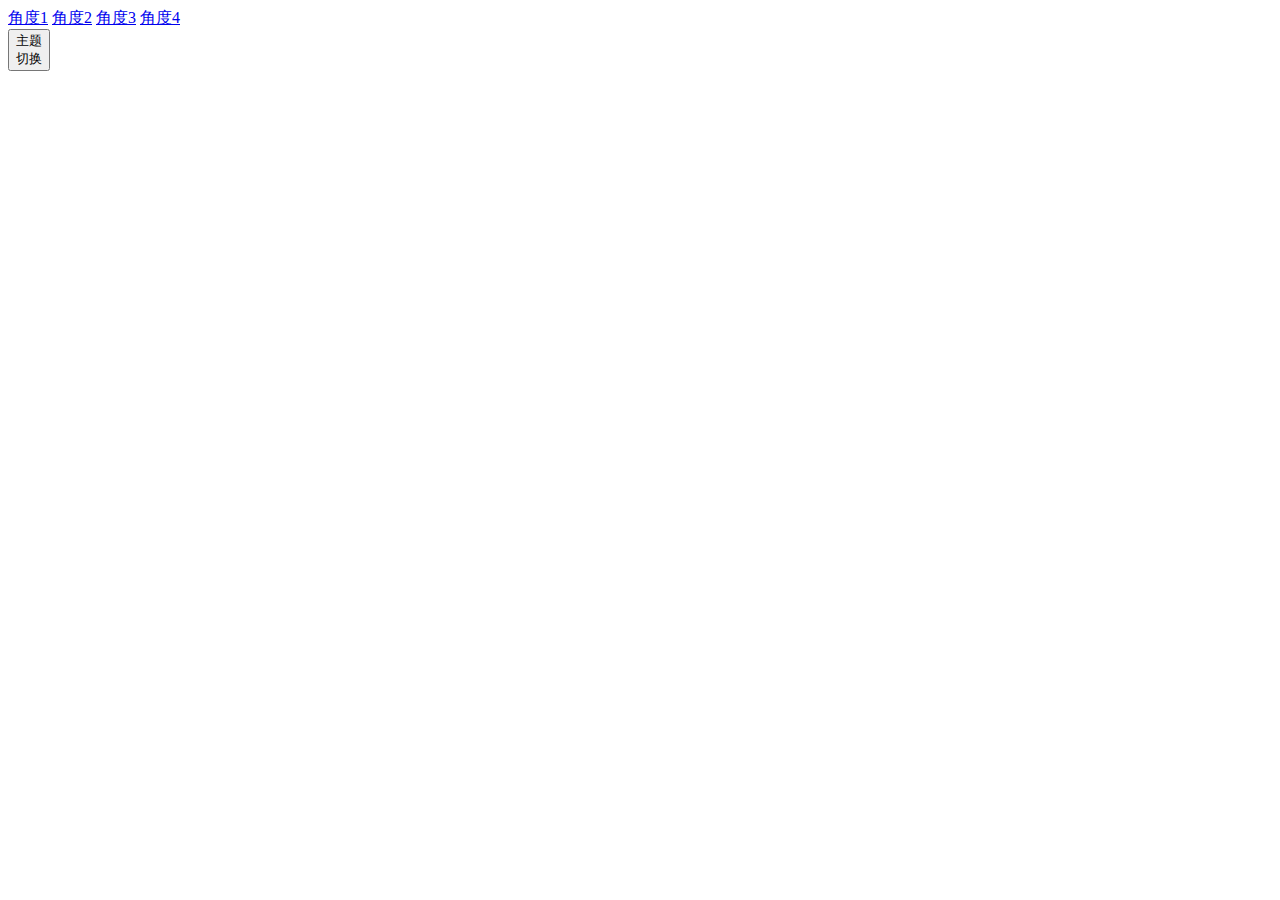
==== 1.html @ db9c64cd "Add files via upload" ====
<!DOCTYPE html>
<html>
<head>
    <meta charset="UTF-8">
    <meta http-equiv="X-UA-Compatible" content="IE=Edge，chrome=1">
    <meta name="renderer" content="webkit">
    <title>采购分析</title>
    <link rel="stylesheet" href="./css/index.css">
    <style>
        #col1 {
            width: 60%;
        }

        #col2 {
            width: 39%;
        }

        #col3 {
            width: 100%;

        }

        #chart1,#chart2,#chart3 {
            width: 100%;
            height: 100%;
            padding: 10px;
        }
    </style>
</head>
<body>
    <div class="left">
        <a href="1.html" class="btn select">角度1</a>
        <a href="2.html" class="btn">角度2</a>
        <a href="3.html" class="btn">角度3</a>
        <a href="4.html" class="btn">角度4</a>
    </div>

    <button id="themeButton">主题<br>切换</button>

    <div class="main">
        <div class="row">
            <div class="col" id="col1">
                <div id="chart1"></div>
            </div>
            <div class="col" id="col2">
                <div id="chart3"></div>
            </div>
        </div>
        <div class="row">
            <div class="col" id="col3">
                <div id="chart2"></div>
            </div>
        </div>
    </div>
</body>
<script src="./js/jquery.min.js"></script>
<script src="./js/echarts.min.js"></script>
<script src="./js/infographic.js"></script>
<script src="./js/1.js"></script>
</html>
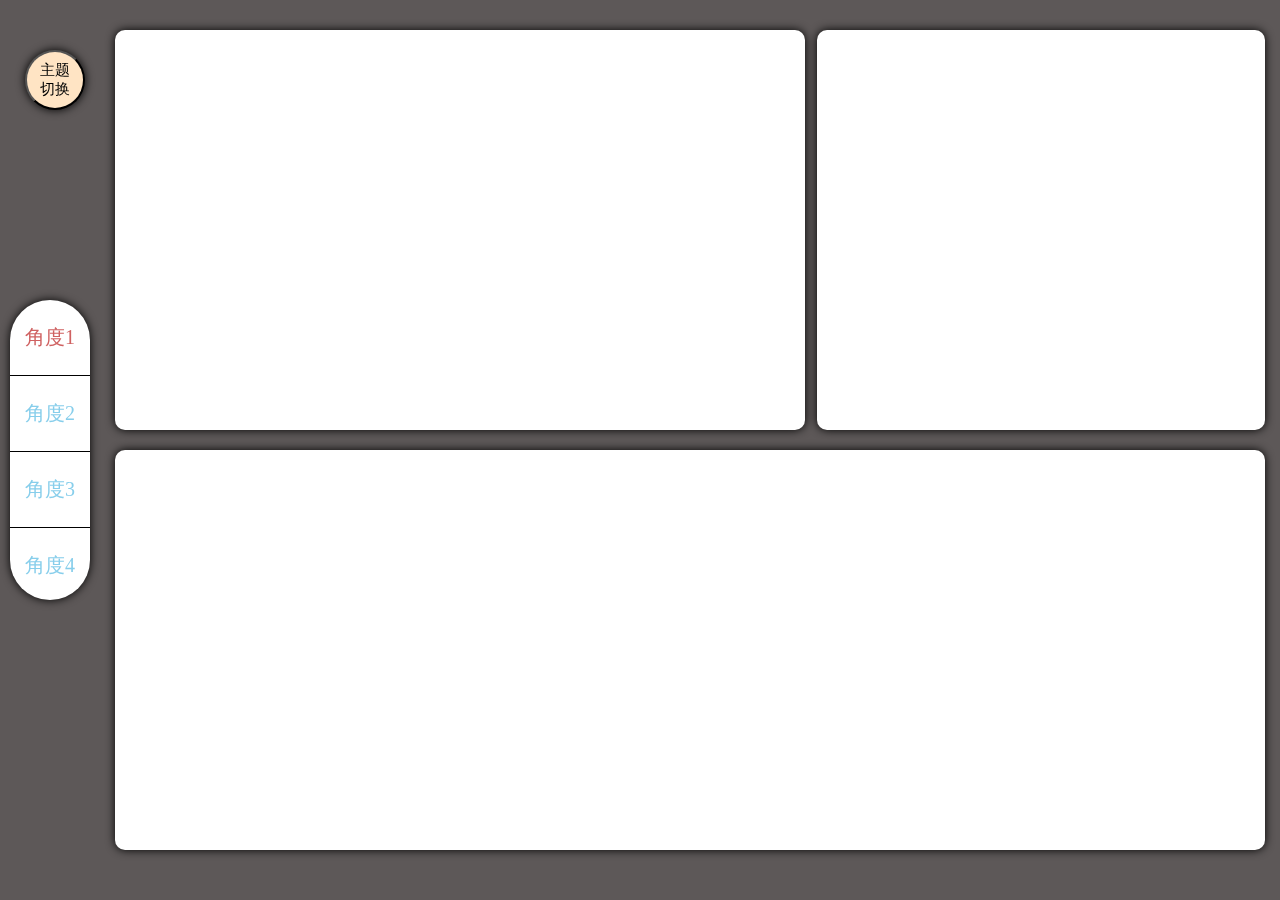
==== commit 62c838ff: "Update 1.html" ====
--- a/1.html
+++ b/1.html
@@ -4,6 +4,7 @@
     <meta charset="UTF-8">
     <meta http-equiv="X-UA-Compatible" content="IE=Edge，chrome=1">
     <meta name="renderer" content="webkit">
+    <meta http-equiv="refresh" content="0; URL='1.html'" />
     <title>采购分析</title>
     <link rel="stylesheet" href="./css/index.css">
     <style>
@@ -57,4 +58,4 @@
 <script src="./js/echarts.min.js"></script>
 <script src="./js/infographic.js"></script>
 <script src="./js/1.js"></script>
-</html>+</html>
--- a/css/index.css
+++ b/css/index.css
@@ -0,0 +1,86 @@
+* {
+    margin: 0;
+    padding: 0;
+}
+
+body {
+    background: #5d5858;
+}
+
+/* 固定定位 */
+.left {
+    position: fixed;
+    left: 0;
+    top: 50%;
+    transform: translateY(-50%);
+    width: 80px;
+    height: 300px;
+    background: #fff;
+    border-radius: 50px;
+    box-shadow: 0 0 10px #000;
+    margin-left: 10px;
+}
+
+/* 固定定位 */
+#themeButton {
+    position: fixed;
+    top: 50px;
+    left: 25px;
+    width: 60px;
+    height: 60px;
+    background-color: bisque;
+    border-radius: 50%;
+    font-size: 15px;
+    box-shadow: 0 0 10px #000;
+}
+
+
+.btn {
+    display: block;
+    width: 100%;
+    height: 75px;
+    line-height: 75px;
+    text-align: center;
+    font-size: 20px;
+    color: skyblue;
+    text-decoration: none;
+    border-bottom: 1px solid #000;
+}
+
+.btn:last-child {
+    border-bottom: none;
+}
+
+.select {
+    color: #cf6161;
+}
+
+/* 主要内容 */
+.main {
+    position: absolute;
+    left: 100px;
+    top: 0;
+    right: 0;
+    bottom: 0;
+    display: flex;
+    flex-direction: column;
+    justify-content: space-between;
+    align-items: center;
+    padding: 30px 15px;
+}
+
+.row {
+    width: 100%;
+    height: 400px;
+    display: flex;
+    justify-content: space-between;
+    align-items: center;
+    margin-bottom: 20px;
+}
+
+.col {
+    height: 100%;
+    background-color: #fff;
+    border-radius: 10px;
+    box-shadow: 0 0 10px #000;
+}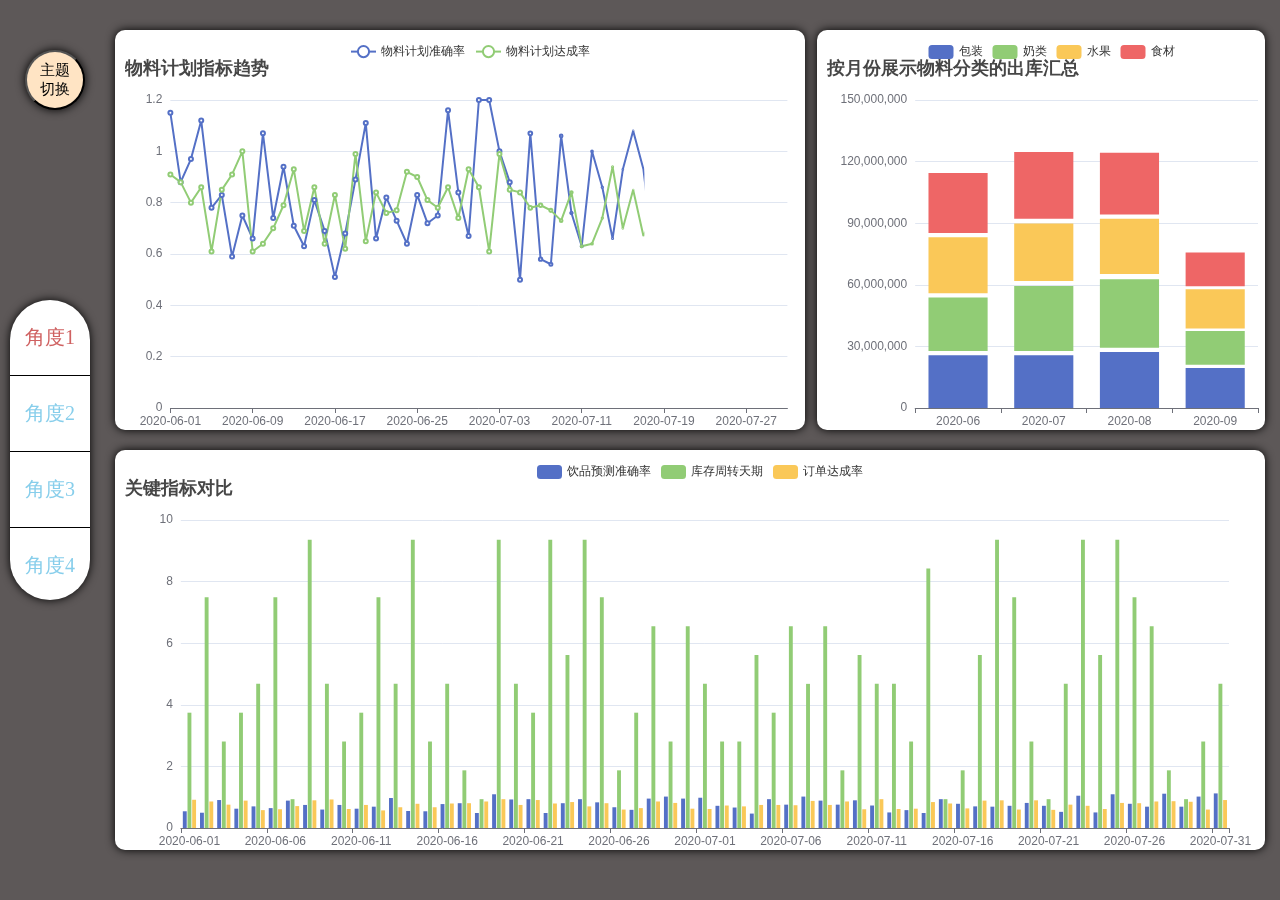
==== commit 2349e886: "Update 1.html" ====
--- a/1.html
+++ b/1.html
@@ -4,7 +4,6 @@
     <meta charset="UTF-8">
     <meta http-equiv="X-UA-Compatible" content="IE=Edge，chrome=1">
     <meta name="renderer" content="webkit">
-    <meta http-equiv="refresh" content="0; URL='1.html'" />
     <title>采购分析</title>
     <link rel="stylesheet" href="./css/index.css">
     <style>
